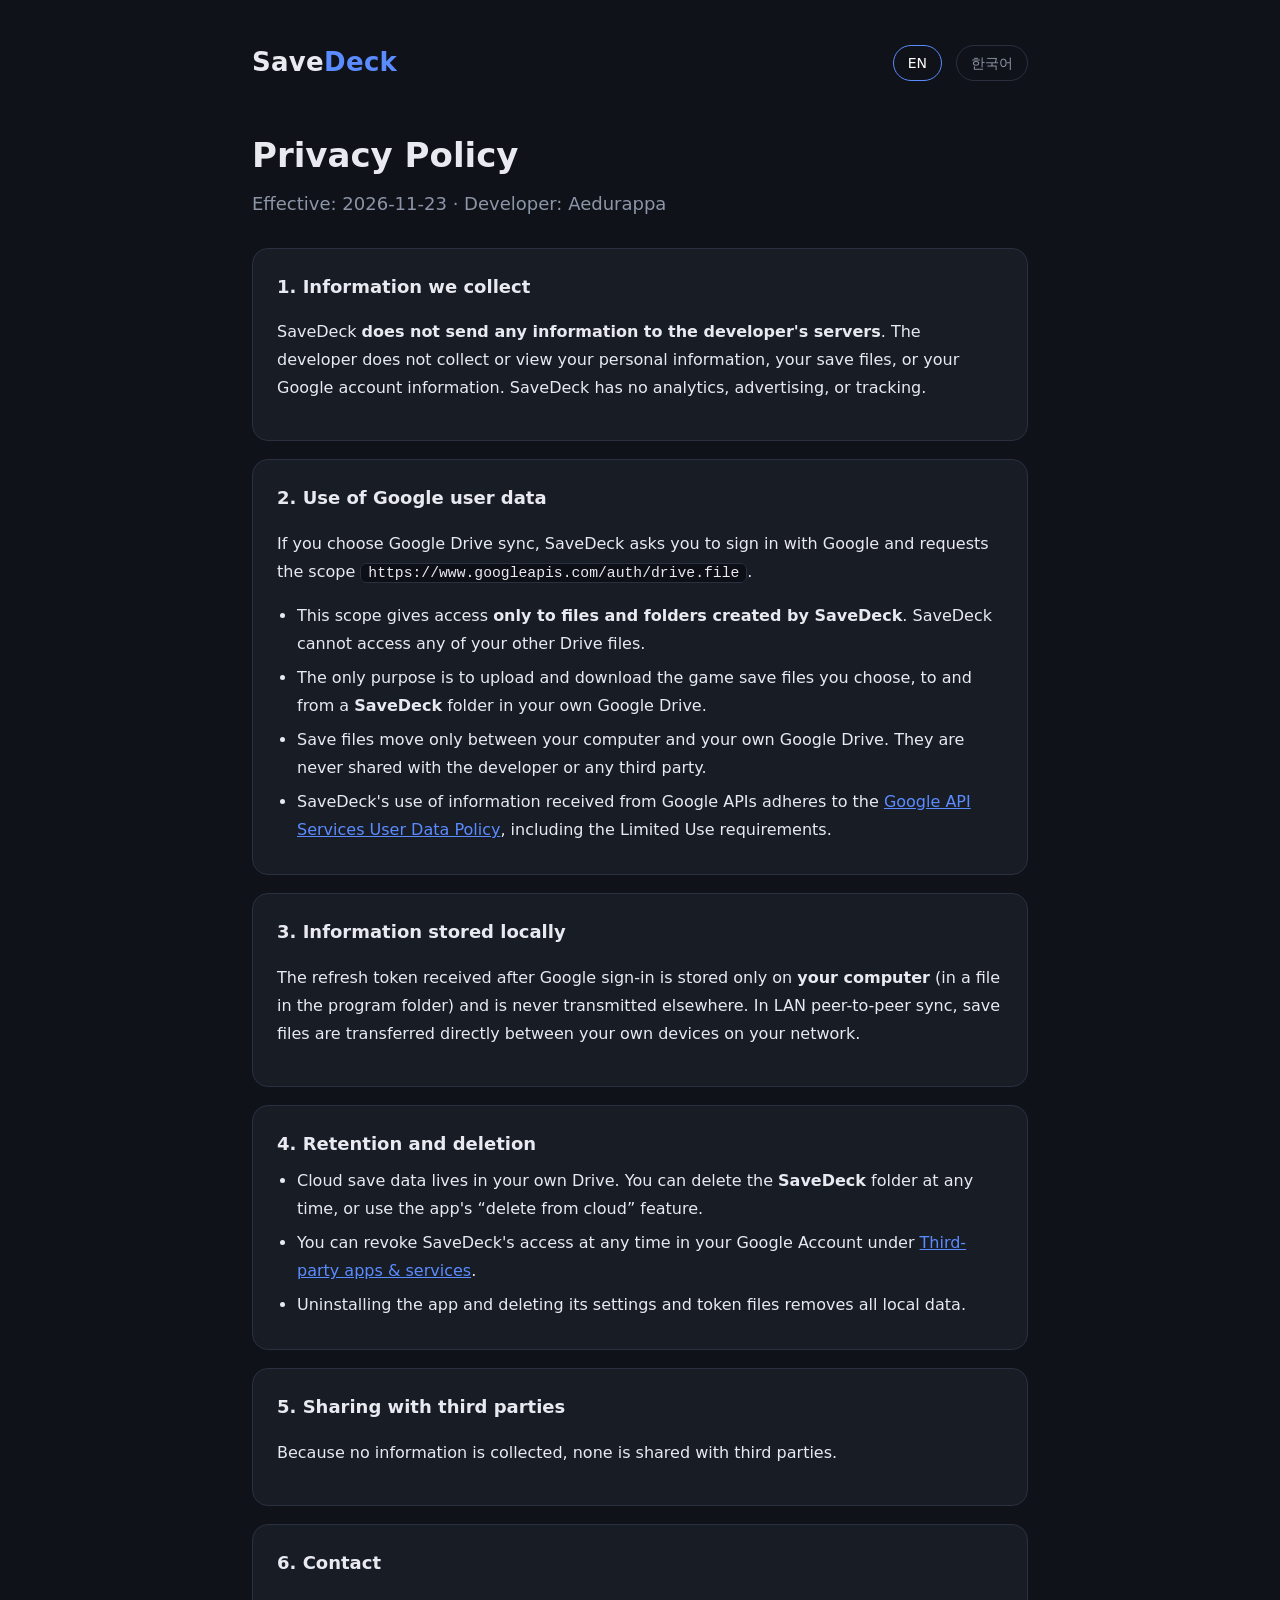
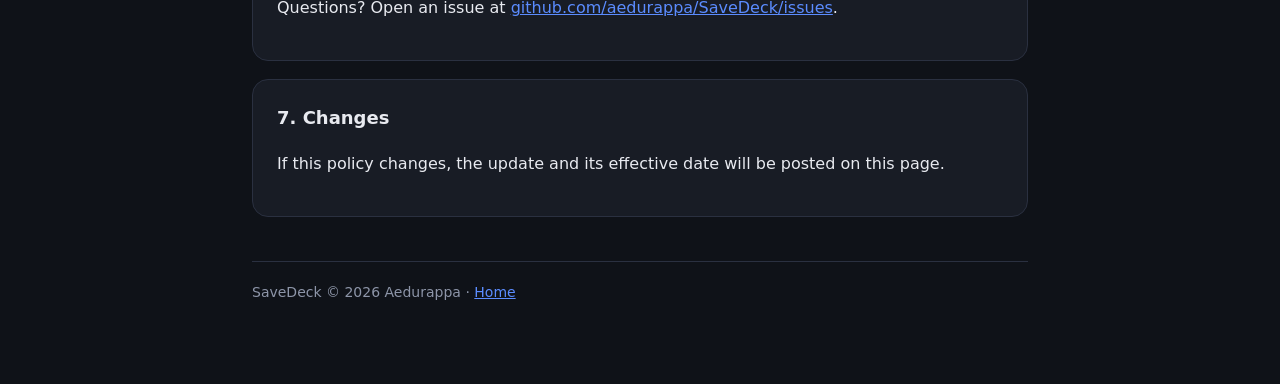
==== docs/privacy.html @ 6bb078f8 "Add bilingual README and project pages (home, privacy policy) Co-Authored-By: Claude Sonnet 5.5 <nor" ====
<!DOCTYPE html>
<html lang="en">
<head>
<meta charset="utf-8">
<meta name="viewport" content="width=device-width, initial-scale=1">
<title>SaveDeck Privacy Policy / 개인정보처리방침</title>
<link rel="stylesheet" href="style.css">
</head>
<body>
<div class="wrap">
  <header>
    <div class="brand"><a href="index.html" style="color:inherit;text-decoration:none">Save<span>Deck</span></a></div>
    <div class="lang"><button data-l="en">EN</button><button data-l="ko">한국어</button></div>
  </header>

  <section class="hero">
    <h1><span class="en">Privacy Policy</span><span class="ko">개인정보처리방침</span></h1>
    <p class="muted"><span class="en">Effective: 2026-11-23 · Developer: Aedurappa</span><span class="ko">시행일: 2026-11-23 · 개발자: Aedurappa</span></p>
  </section>

  <!-- ============ English ============ -->
  <div class="en">
    <section class="card"><h2>1. Information we collect</h2>
      <p>SaveDeck <b>does not send any information to the developer's servers</b>. The developer does not collect or view your personal information, your save files, or your Google account information. SaveDeck has no analytics, advertising, or tracking.</p></section>

    <section class="card"><h2>2. Use of Google user data</h2>
      <p>If you choose Google Drive sync, SaveDeck asks you to sign in with Google and requests the scope <code>https://www.googleapis.com/auth/drive.file</code>.</p>
      <ul>
        <li>This scope gives access <b>only to files and folders created by SaveDeck</b>. SaveDeck cannot access any of your other Drive files.</li>
        <li>The only purpose is to upload and download the game save files you choose, to and from a <b>SaveDeck</b> folder in your own Google Drive.</li>
        <li>Save files move only between your computer and your own Google Drive. They are never shared with the developer or any third party.</li>
        <li>SaveDeck's use of information received from Google APIs adheres to the <a href="https://developers.google.com/terms/api-services-user-data-policy">Google API Services User Data Policy</a>, including the Limited Use requirements.</li>
      </ul></section>

    <section class="card"><h2>3. Information stored locally</h2>
      <p>The refresh token received after Google sign-in is stored only on <b>your computer</b> (in a file in the program folder) and is never transmitted elsewhere. In LAN peer-to-peer sync, save files are transferred directly between your own devices on your network.</p></section>

    <section class="card"><h2>4. Retention and deletion</h2>
      <ul>
        <li>Cloud save data lives in your own Drive. You can delete the <b>SaveDeck</b> folder at any time, or use the app's “delete from cloud” feature.</li>
        <li>You can revoke SaveDeck's access at any time in your Google Account under <a href="https://myaccount.google.com/permissions">Third-party apps &amp; services</a>.</li>
        <li>Uninstalling the app and deleting its settings and token files removes all local data.</li>
      </ul></section>

    <section class="card"><h2>5. Sharing with third parties</h2>
      <p>Because no information is collected, none is shared with third parties.</p></section>

    <section class="card"><h2>6. Contact</h2>
      <p>Questions? Open an issue at <a href="https://github.com/aedurappa/SaveDeck/issues">github.com/aedurappa/SaveDeck/issues</a>.</p></section>

    <section class="card"><h2>7. Changes</h2>
      <p>If this policy changes, the update and its effective date will be posted on this page.</p></section>
  </div>

  <!-- ============ 한국어 ============ -->
  <div class="ko">
    <section class="card"><h2>1. 수집하는 정보</h2>
      <p>SaveDeck은 <b>개발자의 서버로 어떤 정보도 보내지 않습니다.</b> 개발자는 사용자의 개인정보, 세이브 파일, Google 계정 정보를 수집하거나 열람하지 않습니다. 사용 통계, 광고, 추적 도구도 사용하지 않습니다.</p></section>

    <section class="card"><h2>2. Google 사용자 데이터의 이용</h2>
      <p>사용자가 구글 드라이브 동기화를 선택하면 SaveDeck은 Google 로그인을 통해 <code>https://www.googleapis.com/auth/drive.file</code> 권한을 요청합니다.</p>
      <ul>
        <li>이 권한은 <b>SaveDeck이 만든 파일과 폴더</b>에만 접근하며, 사용자의 다른 드라이브 파일에는 접근하지 않습니다.</li>
        <li>접근 목적은 사용자가 지정한 게임 세이브 파일을 사용자 본인의 드라이브 <b>SaveDeck</b> 폴더에 올리고 내려받는 것뿐입니다.</li>
        <li>세이브 파일은 사용자의 컴퓨터와 사용자의 구글 드라이브 사이에서만 오가며, 개발자나 제3자에게 전달되지 않습니다.</li>
        <li>SaveDeck의 Google API 정보 사용은 제한적 사용 요건을 포함한 <a href="https://developers.google.com/terms/api-services-user-data-policy">Google API 서비스 사용자 데이터 정책</a>을 준수합니다.</li>
      </ul></section>

    <section class="card"><h2>3. 로컬에 저장되는 정보</h2>
      <p>Google 로그인 후 받은 갱신 토큰은 <b>사용자의 컴퓨터</b>(프로그램 폴더의 파일)에만 저장되며 외부로 전송되지 않습니다. 같은 네트워크의 P2P 동기화에서는 세이브 파일이 사용자의 기기 사이에서만 직접 전송됩니다.</p></section>

    <section class="card"><h2>4. 보관 및 삭제</h2>
      <ul>
        <li>클라우드 세이브 데이터는 사용자 본인의 드라이브에 있으므로, 언제든 <b>SaveDeck</b> 폴더를 삭제하거나 프로그램의 “클라우드에서 삭제” 기능으로 지울 수 있습니다.</li>
        <li>Google 계정의 <a href="https://myaccount.google.com/permissions">서드 파티 앱 및 서비스</a>에서 SaveDeck의 접근 권한을 언제든 해제할 수 있습니다.</li>
        <li>프로그램을 삭제하고 설정·토큰 파일을 지우면 로컬 정보도 모두 사라집니다.</li>
      </ul></section>

    <section class="card"><h2>5. 제3자 제공</h2>
      <p>수집하는 정보가 없으므로 제3자에게 제공하는 정보도 없습니다.</p></section>

    <section class="card"><h2>6. 문의</h2>
      <p>문의는 <a href="https://github.com/aedurappa/SaveDeck/issues">github.com/aedurappa/SaveDeck/issues</a>에 이슈로 남겨 주세요.</p></section>

    <section class="card"><h2>7. 변경</h2>
      <p>이 방침이 바뀌면 이 페이지에 변경 내용과 시행일을 게시합니다.</p></section>
  </div>

  <footer>SaveDeck © 2026 Aedurappa · <a href="index.html"><span class="en">Home</span><span class="ko">홈</span></a></footer>
</div>
<script src="lang.js"></script>
</body>
</html>
---- docs/style.css ----
:root{--bg:#0f1218;--card:#181c25;--line:#2a3040;--text:#e8eaf0;--muted:#8d95a8;--accent:#5b8cff}
*{box-sizing:border-box}
body{margin:0;background:var(--bg);color:var(--text);font:16px/1.75 "Segoe UI","Malgun Gothic","Noto Sans KR",system-ui,sans-serif}
.wrap{max-width:820px;margin:0 auto;padding:40px 22px 80px}
header{display:flex;justify-content:space-between;align-items:center;gap:12px;flex-wrap:wrap}
.brand{font-size:26px;font-weight:800;letter-spacing:.3px}
.brand span{color:var(--accent)}
nav a,.lang button{color:var(--muted);text-decoration:none;margin-left:14px;background:none;border:1px solid var(--line);border-radius:999px;padding:5px 14px;font:inherit;font-size:14px;cursor:pointer}
nav a:hover,.lang button:hover,.lang button.on{color:#fff;border-color:var(--accent)}
.hero{margin:48px 0 28px}
.hero h1{font-size:34px;line-height:1.25;margin:0 0 12px}
.hero p{color:var(--muted);font-size:18px;margin:0}
.card{background:var(--card);border:1px solid var(--line);border-radius:16px;padding:22px 24px;margin:18px 0}
.card h2{margin:0 0 8px;font-size:18px}
ul{padding-left:20px;margin:8px 0}
li{margin:6px 0}
code{background:#0c0f15;border:1px solid var(--line);border-radius:6px;padding:1px 7px;font-size:.92em}
a{color:var(--accent)}
.btn{display:inline-block;background:var(--accent);color:#fff;text-decoration:none;border-radius:10px;padding:10px 20px;font-weight:600;margin:4px 8px 4px 0}
.btn.ghost{background:none;border:1px solid var(--line);color:var(--text)}
.muted{color:var(--muted);font-size:14px}
[lang=ko] .en,[lang=en] .ko{display:none}
footer{margin-top:44px;color:var(--muted);font-size:14px;border-top:1px solid var(--line);padding-top:18px}
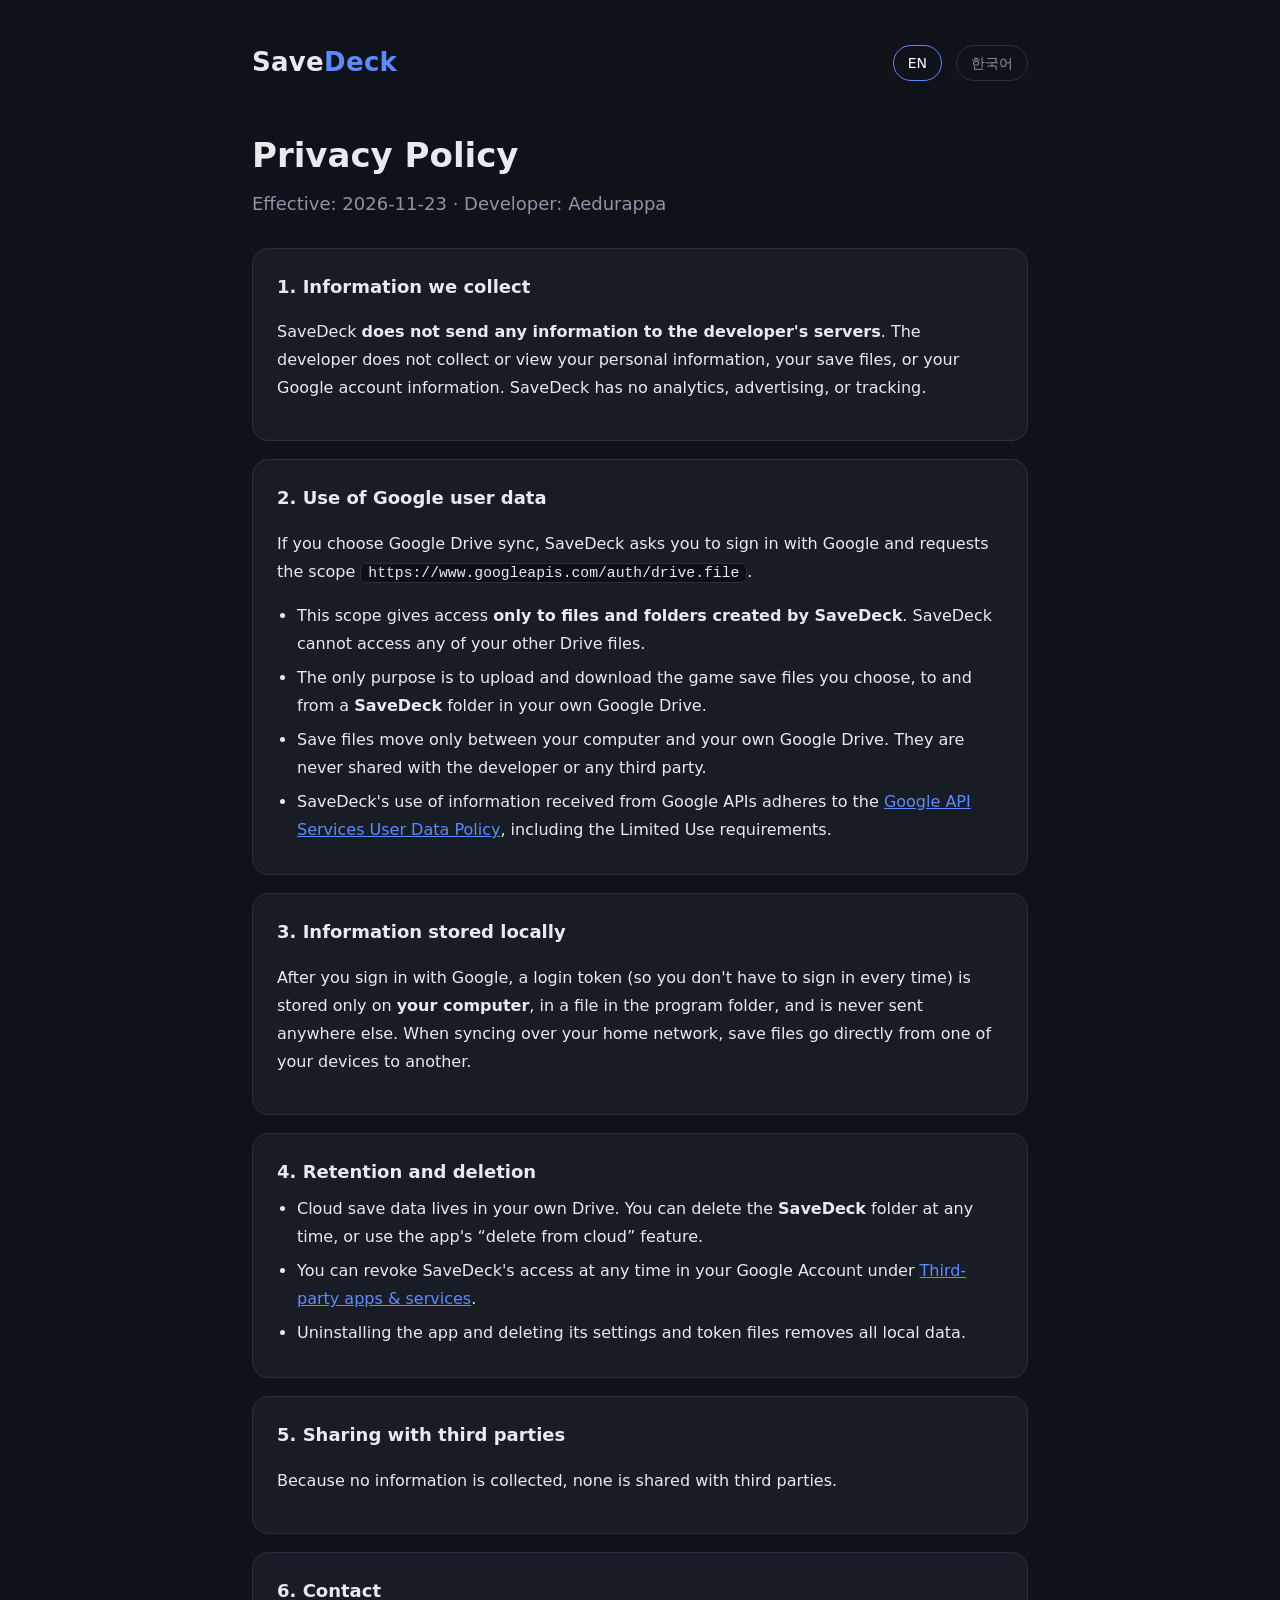
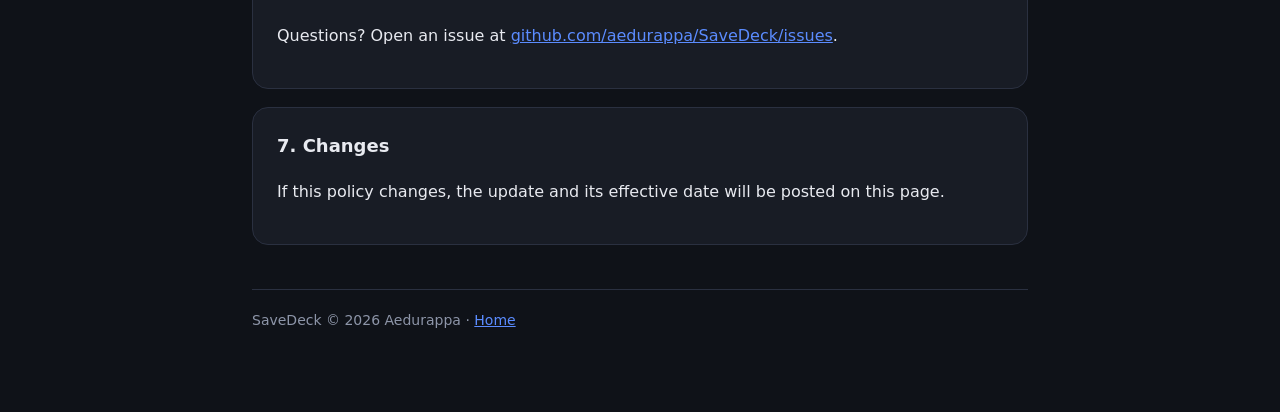
==== commit bdae4b7b: "Rewrite docs in plain language and unify Korean to formal style Co-Authored-By: Claude Sonnet 5.5 <n" ====
--- a/docs/privacy.html
+++ b/docs/privacy.html
@@ -33,7 +33,7 @@
       </ul></section>
 
     <section class="card"><h2>3. Information stored locally</h2>
-      <p>The refresh token received after Google sign-in is stored only on <b>your computer</b> (in a file in the program folder) and is never transmitted elsewhere. In LAN peer-to-peer sync, save files are transferred directly between your own devices on your network.</p></section>
+      <p>After you sign in with Google, a login token (so you don't have to sign in every time) is stored only on <b>your computer</b>, in a file in the program folder, and is never sent anywhere else. When syncing over your home network, save files go directly from one of your devices to another.</p></section>
 
     <section class="card"><h2>4. Retention and deletion</h2>
       <ul>
@@ -67,7 +67,7 @@
       </ul></section>
 
     <section class="card"><h2>3. 로컬에 저장되는 정보</h2>
-      <p>Google 로그인 후 받은 갱신 토큰은 <b>사용자의 컴퓨터</b>(프로그램 폴더의 파일)에만 저장되며 외부로 전송되지 않습니다. 같은 네트워크의 P2P 동기화에서는 세이브 파일이 사용자의 기기 사이에서만 직접 전송됩니다.</p></section>
+      <p>Google 로그인 후 받은 로그인 정보(매번 로그인하지 않게 해 주는 토큰)는 <b>사용자의 컴퓨터</b>의 프로그램 폴더 파일에만 저장되며 다른 곳으로 전송되지 않습니다. 같은 네트워크로 동기화할 때는 세이브 파일이 사용자의 기기에서 다른 기기로 직접 전달됩니다.</p></section>
 
     <section class="card"><h2>4. 보관 및 삭제</h2>
       <ul>
@@ -80,7 +80,7 @@
       <p>수집하는 정보가 없으므로 제3자에게 제공하는 정보도 없습니다.</p></section>
 
     <section class="card"><h2>6. 문의</h2>
-      <p>문의는 <a href="https://github.com/aedurappa/SaveDeck/issues">github.com/aedurappa/SaveDeck/issues</a>에 이슈로 남겨 주세요.</p></section>
+      <p>문의는 <a href="https://github.com/aedurappa/SaveDeck/issues">github.com/aedurappa/SaveDeck/issues</a>에 이슈로 남겨 주시기 바랍니다.</p></section>
 
     <section class="card"><h2>7. 변경</h2>
       <p>이 방침이 바뀌면 이 페이지에 변경 내용과 시행일을 게시합니다.</p></section>
